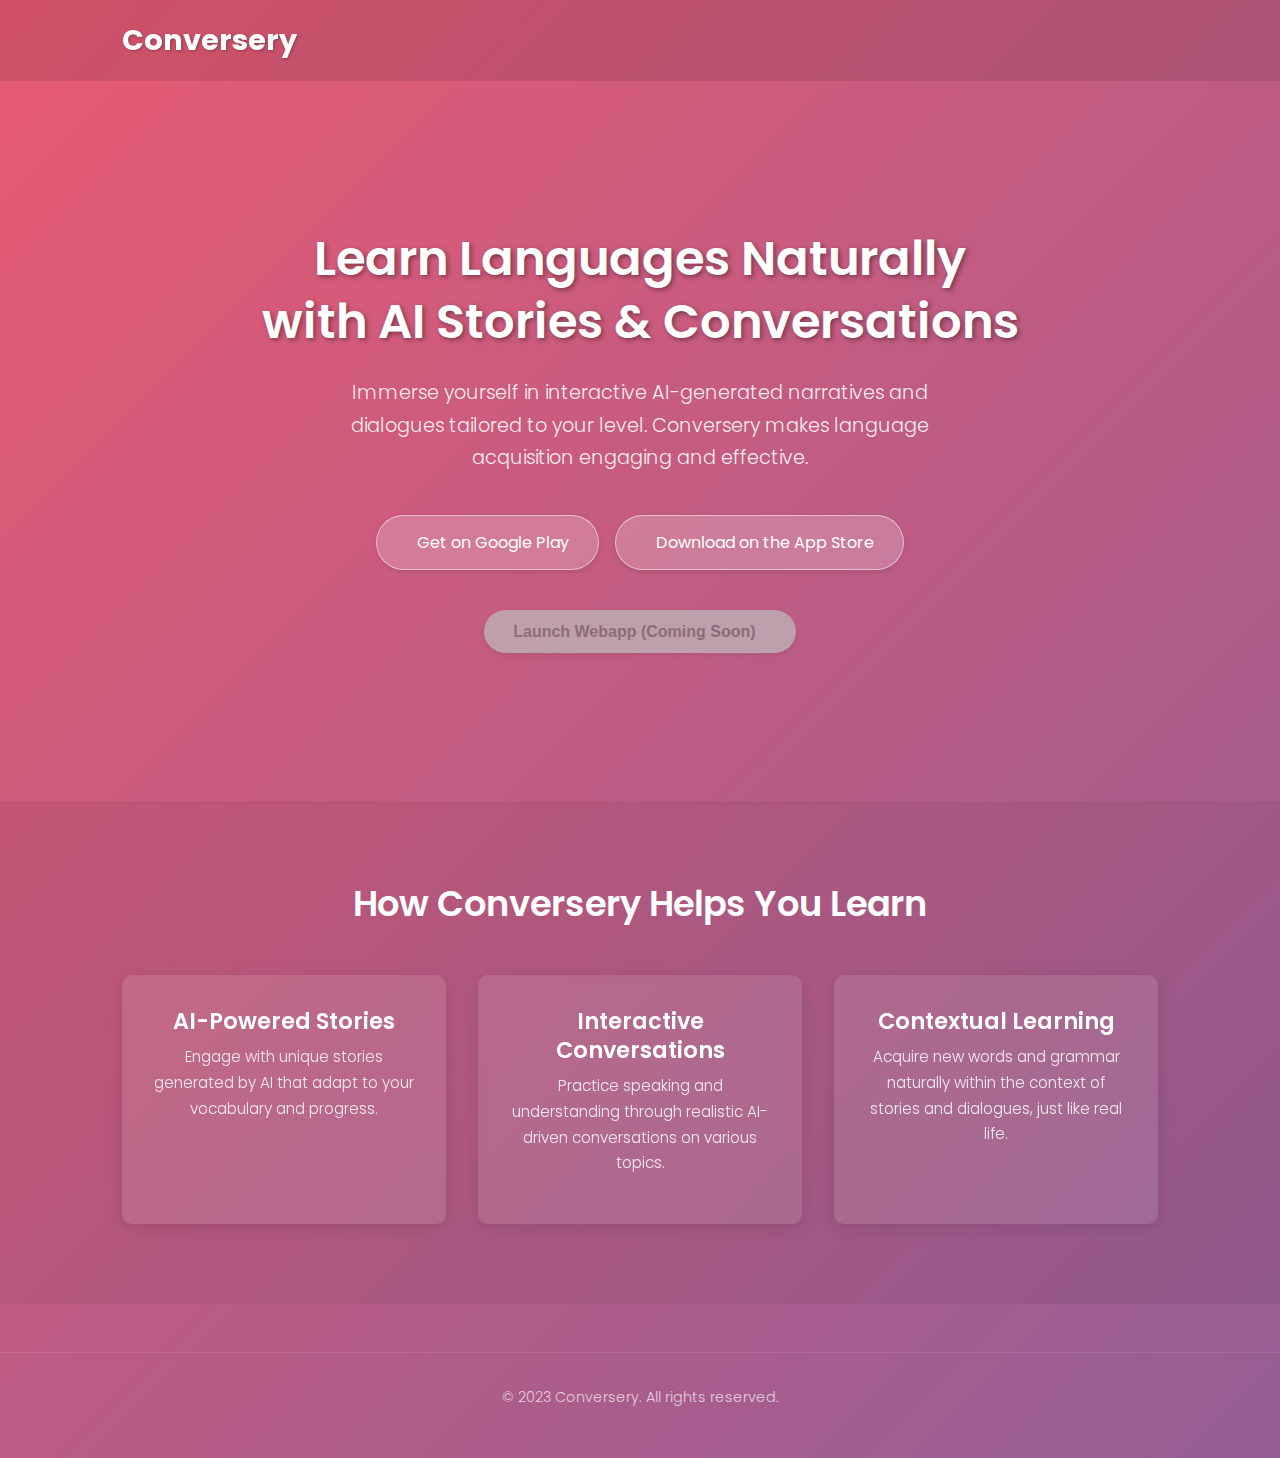
==== index.html @ acac953d "first commit" ====
<!DOCTYPE html>
<html lang="en">
<head>
    <meta charset="UTF-8">
    <meta name="viewport" content="width=device-width, initial-scale=1.0">
    <title>Conversery - AI Language Learning</title>
    <link rel="stylesheet" href="style.css">
    <!-- Link to Font Awesome for Icons -->
    <link rel="stylesheet" href="https://cdnjs.cloudflare.com/ajax/libs/font-awesome/6.4.0/css/all.min.css" integrity="sha512-iecdLmaskl7CVkqkXNQ/ZH/XLlvWZOJyj7Yy7tcenmpD1ypASozpmT/E0iPtmFIB46ZmdtAc9eNBvH0H/ZpiBw==" crossorigin="anonymous" referrerpolicy="no-referrer" />
    <!-- Link to Google Fonts (Example: Poppins) -->
    <link rel="preconnect" href="https://fonts.googleapis.com">
    <link rel="preconnect" href="https://fonts.gstatic.com" crossorigin>
    <link href="https://fonts.googleapis.com/css2?family=Poppins:wght@300;400;600;700&display=swap" rel="stylesheet">
</head>
<body>

    <header>
        <nav class="container">
            <div class="logo">Conversery</div>
            <!-- Future Nav Links Here -->
        </nav>
    </header>

    <main>
        <section id="hero">
            <div class="container hero-content">
                <h1>Learn Languages Naturally <br>with AI Stories & Conversations</h1>
                <p>Immerse yourself in interactive AI-generated narratives and dialogues tailored to your level. Conversery makes language acquisition engaging and effective.</p>
                <div class="cta-buttons">
                    <a href="https://play.google.com/store/apps/" target="_blank" class="store-button">
                        <i class="fab fa-google-play"></i> Get on Google Play
                    </a>
                    <a href="https://www.apple.com/app-store/" target="_blank" class="store-button">
                        <i class="fab fa-apple"></i> Download on the App Store
                    </a>
                </div>
                <button class="webapp-button" disabled>
                    Launch Webapp (Coming Soon) <i class="fas fa-rocket"></i>
                </button>
            </div>
        </section>

        <section id="features">
            <div class="container">
                <h2>How Conversery Helps You Learn</h2>
                <div class="features-grid">
                    <div class="feature-item">
                        <i class="fas fa-robot"></i>
                        <h3>AI-Powered Stories</h3>
                        <p>Engage with unique stories generated by AI that adapt to your vocabulary and progress.</p>
                    </div>
                    <div class="feature-item">
                        <i class="fas fa-comments"></i>
                        <h3>Interactive Conversations</h3>
                        <p>Practice speaking and understanding through realistic AI-driven conversations on various topics.</p>
                    </div>
                    <div class="feature-item">
                        <i class="fas fa-brain"></i>
                        <h3>Contextual Learning</h3>
                        <p>Acquire new words and grammar naturally within the context of stories and dialogues, just like real life.</p>
                    </div>
                </div>
            </div>
        </section>

    </main>

    <footer>
        <div class="container">
            <p>© 2023 Conversery. All rights reserved.</p>
            <!-- Add social media links if desired -->
        </div>
    </footer>

    <script src="script.js"></script>
</body>
</html>
---- style.css ----
/* --- Reset & Basic Styles --- */
* {
    margin: 0;
    padding: 0;
    box-sizing: border-box;
}

body {
    font-family: 'Poppins', sans-serif;
    line-height: 1.7;
    color: #f4f4f4; /* Light text for contrast against gradient */
    /* --- The Gradient Background --- */
    background: linear-gradient(135deg, #e85a71, #4062bb); /* Pinkish-Red to Dark Blue */
    background-size: 200% 200%; /* Make gradient larger for smoother animation */
    animation: gradient-animation 15s ease infinite;
    overflow-x: hidden; /* Prevent horizontal scrollbar */
}

@keyframes gradient-animation {
    0% { background-position: 0% 50%; }
    50% { background-position: 100% 50%; }
    100% { background-position: 0% 50%; }
}

.container {
    max-width: 1100px;
    margin: 0 auto;
    padding: 0 2rem;
}

h1, h2, h3 {
    margin-bottom: 1rem;
    font-weight: 600;
    line-height: 1.3;
}

p {
    margin-bottom: 1rem;
    font-weight: 300;
}

a {
    text-decoration: none;
    color: inherit;
}

img {
    max-width: 100%;
}

/* --- Header --- */
header {
    background: rgba(0, 0, 0, 0.1); /* Subtle transparent background */
    padding: 1rem 0;
    position: sticky; /* Make header stick */
    top: 0;
    z-index: 100;
    backdrop-filter: blur(5px); /* Frosted glass effect */
}

header nav {
    display: flex;
    justify-content: space-between;
    align-items: center;
}

.logo {
    font-size: 1.8rem;
    font-weight: 700;
    color: #fff;
    text-shadow: 1px 1px 3px rgba(0,0,0,0.3);
}

/* --- Hero Section --- */
#hero {
    min-height: 80vh; /* Adjust height as needed */
    display: flex;
    align-items: center;
    justify-content: center;
    text-align: center;
    padding: 4rem 0;
}

.hero-content h1 {
    font-size: 3rem; /* Larger heading */
    color: #fff;
    text-shadow: 2px 2px 5px rgba(0,0,0,0.4);
    margin-bottom: 1.5rem;
}

.hero-content p {
    font-size: 1.2rem;
    max-width: 650px; /* Limit width of paragraph */
    margin: 0 auto 2.5rem auto; /* Center paragraph */
    color: rgba(255, 255, 255, 0.9);
}

/* --- Call to Action Buttons --- */
.cta-buttons {
    display: flex;
    justify-content: center;
    gap: 1rem; /* Space between buttons */
    margin-bottom: 1.5rem;
    flex-wrap: wrap; /* Allow buttons to wrap on smaller screens */
}

.store-button {
    background-color: rgba(255, 255, 255, 0.2);
    color: #fff;
    padding: 0.8rem 1.8rem;
    border: 1px solid rgba(255, 255, 255, 0.5);
    border-radius: 30px; /* Rounded corners */
    font-size: 1rem;
    font-weight: 400;
    display: inline-flex; /* Align icon and text */
    align-items: center;
    transition: all 0.3s ease;
    box-shadow: 0 2px 5px rgba(0,0,0,0.1);
}

.store-button i {
    margin-right: 0.7rem;
    font-size: 1.3rem; /* Make icons slightly larger */
}

.store-button:hover {
    background-color: rgba(255, 255, 255, 0.3);
    transform: translateY(-3px); /* Slight lift effect */
    box-shadow: 0 4px 8px rgba(0,0,0,0.2);
}

.webapp-button {
    background-color: #f4f4f4;
    color: #4062bb; /* Use one of the theme colors */
    padding: 0.8rem 1.8rem;
    border: none;
    border-radius: 30px;
    font-size: 1rem;
    font-weight: 600;
    cursor: pointer;
    transition: all 0.3s ease;
    display: inline-flex;
    align-items: center;
    margin-top: 1rem; /* Space from store buttons */
    box-shadow: 0 2px 5px rgba(0,0,0,0.1);
}

.webapp-button i {
    margin-left: 0.7rem;
}

.webapp-button:disabled {
    background-color: #bdbdbd;
    color: #757575;
    cursor: not-allowed;
    opacity: 0.7;
}

.webapp-button:disabled:hover {
    transform: none;
    box-shadow: 0 2px 5px rgba(0,0,0,0.1);
}

.webapp-button:not(:disabled):hover {
     background-color: #e0e0e0;
     transform: translateY(-3px);
     box-shadow: 0 4px 8px rgba(0,0,0,0.2);
}


/* --- Features Section --- */
#features {
    padding: 5rem 0;
    background-color: rgba(0, 0, 0, 0.05); /* Very subtle contrast */
}

#features h2 {
    text-align: center;
    font-size: 2.2rem;
    color: #fff;
    margin-bottom: 3rem;
}

.features-grid {
    display: grid;
    grid-template-columns: repeat(auto-fit, minmax(250px, 1fr)); /* Responsive grid */
    gap: 2rem;
}

.feature-item {
    background: rgba(255, 255, 255, 0.1); /* Semi-transparent card background */
    padding: 2rem;
    border-radius: 10px;
    text-align: center;
    backdrop-filter: blur(5px); /* Glass effect */
    box-shadow: 0 4px 15px rgba(0, 0, 0, 0.1);
    transition: transform 0.3s ease;
}

.feature-item:hover {
    transform: translateY(-5px); /* Lift effect on hover */
}

.feature-item i {
    font-size: 3rem;
    margin-bottom: 1rem;
    /* Use the pinkish-red as accent */
    color: #e85a71;
    /* Or use white: color: #fff; */
}

.feature-item h3 {
    font-size: 1.4rem;
    margin-bottom: 0.5rem;
    color: #fff;
}

.feature-item p {
    font-size: 0.95rem;
    color: rgba(255, 255, 255, 0.85);
}

/* --- Footer --- */
footer {
    text-align: center;
    padding: 2rem 0;
    margin-top: 3rem;
    font-size: 0.9rem;
    color: rgba(255, 255, 255, 0.7);
    border-top: 1px solid rgba(255, 255, 255, 0.1);
}

/* --- Responsiveness --- */
@media (max-width: 768px) {
    .hero-content h1 {
        font-size: 2.5rem;
    }

    .hero-content p {
        font-size: 1.1rem;
    }

    .cta-buttons {
        flex-direction: column; /* Stack buttons vertically */
        align-items: center; /* Center stacked buttons */
        gap: 1rem;
    }

    .store-button {
        width: 80%; /* Make buttons wider */
        max-width: 300px;
        justify-content: center; /* Center text/icon inside */
    }

    #features {
        padding: 3rem 0;
    }
}

@media (max-width: 480px) {
    .hero-content h1 {
        font-size: 2rem;
    }
     .hero-content p {
        font-size: 1rem;
    }

    .logo {
        font-size: 1.5rem;
    }
     .store-button, .webapp-button {
        font-size: 0.9rem;
        padding: 0.7rem 1.5rem;
     }

     .feature-item {
        padding: 1.5rem;
     }
}
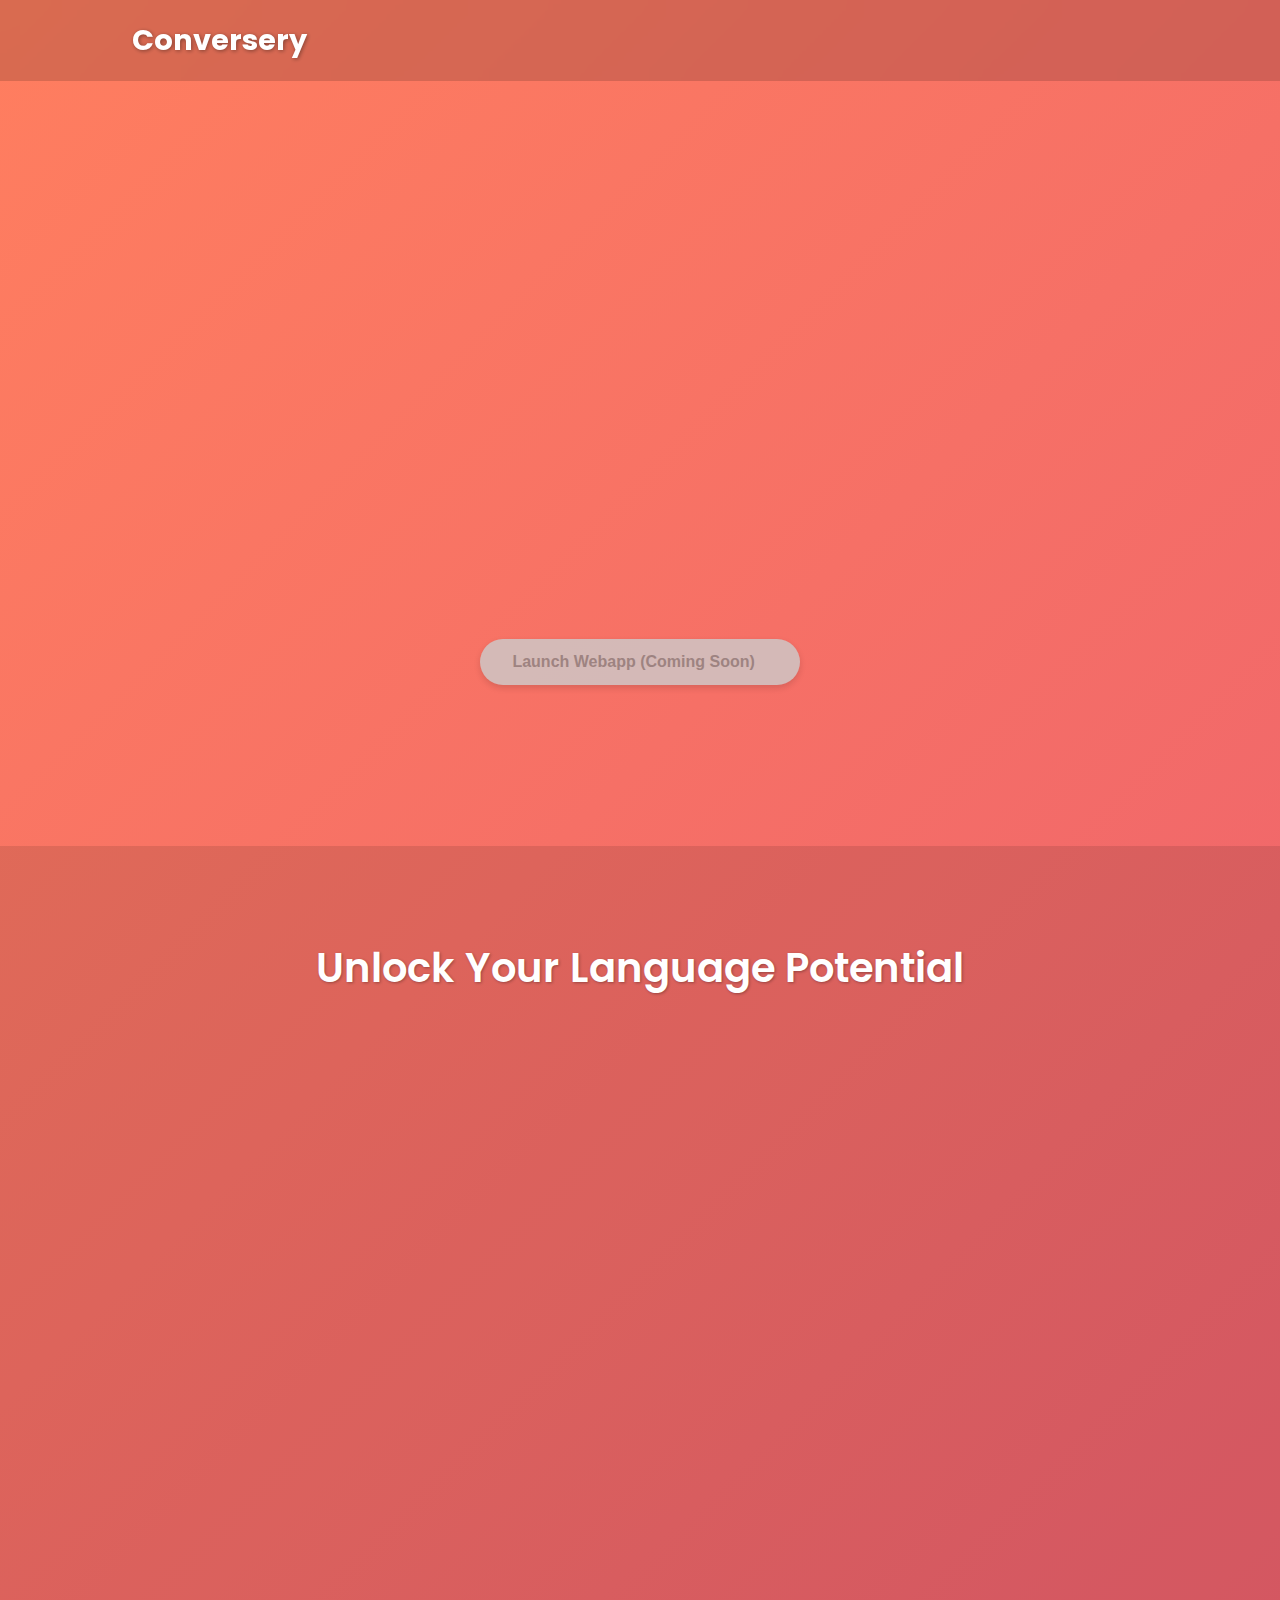
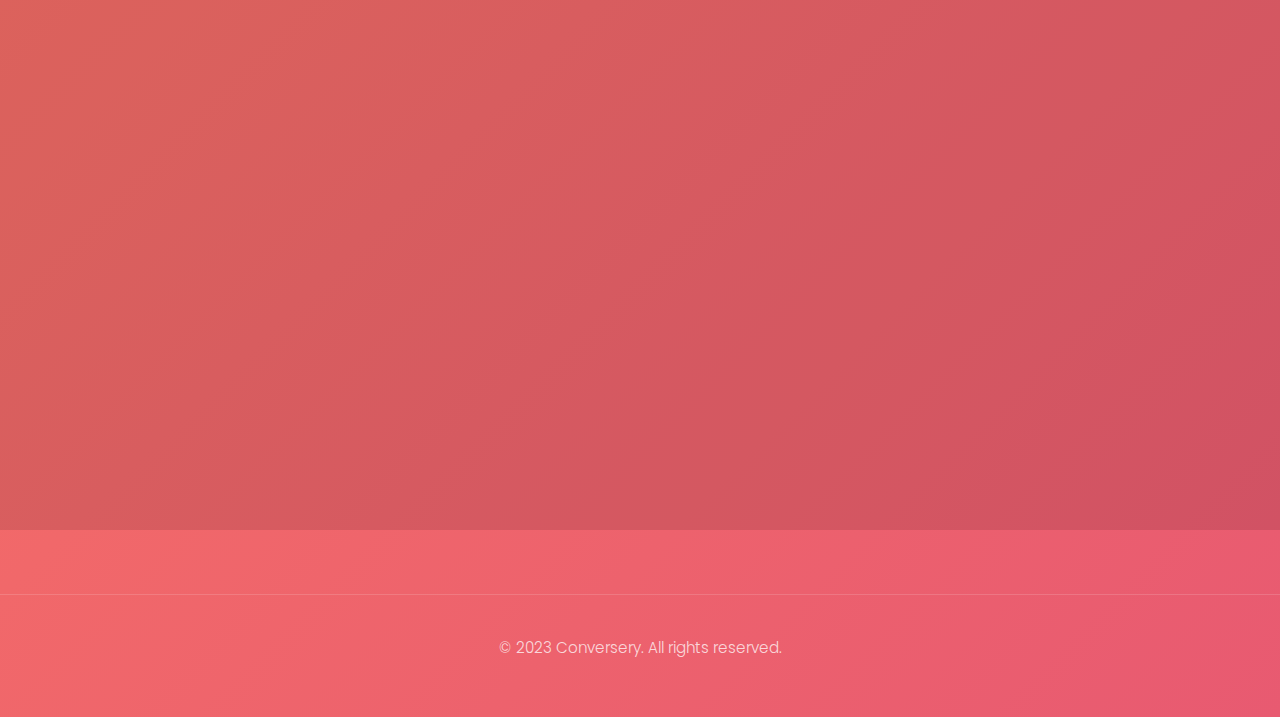
==== commit ce44374d: "added more details about the app feature" ====
--- a/index.html
+++ b/index.html
@@ -16,7 +16,9 @@
 
     <header>
         <nav class="container">
-            <div class="logo">Conversery</div>
+            <div class="logo">
+                <i class="fas fa-feather-alt logo-icon"></i> Conversery
+            </div>
             <!-- Future Nav Links Here -->
         </nav>
     </header>
@@ -24,9 +26,9 @@
     <main>
         <section id="hero">
             <div class="container hero-content">
-                <h1>Learn Languages Naturally <br>with AI Stories & Conversations</h1>
-                <p>Immerse yourself in interactive AI-generated narratives and dialogues tailored to your level. Conversery makes language acquisition engaging and effective.</p>
-                <div class="cta-buttons">
+                <h1 class="animate-hero-h1">Learn Languages Naturally <br>with AI Stories & Conversations</h1>
+                <p class="animate-hero-p">Immerse yourself in interactive AI-generated narratives, dialogues, quizzes, and custom learning paths. Conversery makes language acquisition engaging, rewarding, and effective.</p>
+                <div class="cta-buttons animate-hero-p" style="animation-delay: 0.4s;"> <!-- Added delay -->
                     <a href="https://play.google.com/store/apps/" target="_blank" class="store-button">
                         <i class="fab fa-google-play"></i> Get on Google Play
                     </a>
@@ -34,31 +36,57 @@
                         <i class="fab fa-apple"></i> Download on the App Store
                     </a>
                 </div>
-                <button class="webapp-button" disabled>
+                <button class="webapp-button animate-hero-p" style="animation-delay: 0.6s;" disabled> <!-- Added delay -->
                     Launch Webapp (Coming Soon) <i class="fas fa-rocket"></i>
                 </button>
             </div>
+            <!-- Optional: Add a subtle graphic element here -->
+            <!-- <img src="images/hero-graphic.svg" alt="" class="hero-graphic"> -->
         </section>
 
         <section id="features">
             <div class="container">
-                <h2>How Conversery Helps You Learn</h2>
+                <h2>Unlock Your Language Potential</h2>
                 <div class="features-grid">
-                    <div class="feature-item">
+                    <!-- Existing Features -->
+                    <div class="feature-item animate-feature">
                         <i class="fas fa-robot"></i>
                         <h3>AI-Powered Stories</h3>
                         <p>Engage with unique stories generated by AI that adapt to your vocabulary and progress.</p>
                     </div>
-                    <div class="feature-item">
+                    <div class="feature-item animate-feature">
                         <i class="fas fa-comments"></i>
                         <h3>Interactive Conversations</h3>
                         <p>Practice speaking and understanding through realistic AI-driven conversations on various topics.</p>
                     </div>
-                    <div class="feature-item">
+                    <div class="feature-item animate-feature">
                         <i class="fas fa-brain"></i>
                         <h3>Contextual Learning</h3>
                         <p>Acquire new words and grammar naturally within the context of stories and dialogues, just like real life.</p>
                     </div>
+
+                    <!-- New Features -->
+                    <div class="feature-item animate-feature">
+                        <i class="fas fa-tasks"></i> {/* Changed from question-circle for better visual */}
+                        <h3>Engaging Quiz Lessons</h3>
+                        <p>Test your understanding and reinforce learning with interactive quizzes integrated into lessons.</p>
+                    </div>
+                    <div class="feature-item animate-feature">
+                        <i class="fas fa-map-signs"></i> {/* Represents custom paths */}
+                        <h3>Custom Learning Paths</h3>
+                        <p>Tailor your learning journey based on your goals, interests, and current proficiency level.</p>
+                    </div>
+                    <div class="feature-item animate-feature">
+                        <i class="fas fa-star"></i> {/* Changed from trophy for simplicity */}
+                        <h3>Motivational Rewards</h3>
+                        <p>Earn points, badges, and unlock achievements as you reach milestones in your language learning.</p>
+                    </div>
+                     <div class="feature-item animate-feature">
+                        <i class="fas fa-fire"></i>
+                        <h3>Build Your Streak</h3>
+                        <p>Stay motivated by maintaining daily learning streaks and watch your consistency pay off.</p>
+                    </div>
+
                 </div>
             </div>
         </section>
--- a/style.css
+++ b/style.css
@@ -8,11 +8,11 @@
 body {
     font-family: 'Poppins', sans-serif;
     line-height: 1.7;
-    color: #f4f4f4; /* Light text for contrast against gradient */
-    /* --- The Gradient Background --- */
-    background: linear-gradient(135deg, #e85a71, #4062bb); /* Pinkish-Red to Dark Blue */
-    background-size: 200% 200%; /* Make gradient larger for smoother animation */
-    animation: gradient-animation 15s ease infinite;
+    color: #f4f4f4;
+    /* --- More Colorful Gradient Background --- */
+    background: linear-gradient(135deg, #ff7e5f, #e85a71, #8e44ad, #4062bb); /* Coral -> Pinkish-Red -> Purple -> Dark Blue */
+    background-size: 300% 300%; /* Larger size for smoother multi-color transition */
+    animation: gradient-animation 20s ease infinite; /* Slightly longer duration */
     overflow-x: hidden; /* Prevent horizontal scrollbar */
 }
 
@@ -50,12 +50,12 @@
 
 /* --- Header --- */
 header {
-    background: rgba(0, 0, 0, 0.1); /* Subtle transparent background */
+    background: rgba(0, 0, 0, 0.15); /* Slightly darker tint */
     padding: 1rem 0;
-    position: sticky; /* Make header stick */
+    position: sticky;
     top: 0;
     z-index: 100;
-    backdrop-filter: blur(5px); /* Frosted glass effect */
+    backdrop-filter: blur(8px); /* Stronger blur */
 }
 
 header nav {
@@ -68,71 +68,111 @@
     font-size: 1.8rem;
     font-weight: 700;
     color: #fff;
-    text-shadow: 1px 1px 3px rgba(0,0,0,0.3);
-}
+    text-shadow: 1px 1px 4px rgba(0,0,0,0.4);
+    display: flex; /* Align icon and text */
+    align-items: center;
+}
+
+.logo-icon {
+    margin-right: 0.6rem;
+    font-size: 1.5rem; /* Slightly smaller than text */
+    opacity: 0.9;
+    /* Optional: Add a subtle color */
+    /* color: #ffcc80; */
+}
+
 
 /* --- Hero Section --- */
 #hero {
-    min-height: 80vh; /* Adjust height as needed */
+    min-height: 85vh; /* Slightly more height */
     display: flex;
     align-items: center;
     justify-content: center;
     text-align: center;
-    padding: 4rem 0;
+    padding: 5rem 0;
+    position: relative; /* For potential future graphic positioning */
 }
 
 .hero-content h1 {
-    font-size: 3rem; /* Larger heading */
-    color: #fff;
-    text-shadow: 2px 2px 5px rgba(0,0,0,0.4);
+    font-size: 3.2rem; /* Slightly larger */
+    color: #fff;
+    text-shadow: 2px 2px 6px rgba(0,0,0,0.5);
     margin-bottom: 1.5rem;
 }
 
 .hero-content p {
-    font-size: 1.2rem;
-    max-width: 650px; /* Limit width of paragraph */
-    margin: 0 auto 2.5rem auto; /* Center paragraph */
-    color: rgba(255, 255, 255, 0.9);
+    font-size: 1.25rem; /* Slightly larger */
+    max-width: 700px;
+    margin: 0 auto 2.5rem auto;
+    color: rgba(255, 255, 255, 0.95); /* Brighter text */
+}
+
+/* --- Hero Animations --- */
+@keyframes fadeIn {
+    from { opacity: 0; }
+    to { opacity: 1; }
+}
+
+@keyframes fadeInUp {
+    from {
+        opacity: 0;
+        transform: translateY(20px);
+    }
+    to {
+        opacity: 1;
+        transform: translateY(0);
+    }
+}
+
+.animate-hero-h1 {
+    animation: fadeInUp 0.8s ease-out forwards; /* forwards keeps the end state */
+    opacity: 0; /* Start hidden */
+}
+
+.animate-hero-p {
+    animation: fadeInUp 0.8s ease-out forwards;
+    opacity: 0; /* Start hidden */
+    animation-delay: 0.2s; /* Stagger the paragraph animation */
 }
 
 /* --- Call to Action Buttons --- */
 .cta-buttons {
     display: flex;
     justify-content: center;
-    gap: 1rem; /* Space between buttons */
+    gap: 1.2rem; /* More space */
     margin-bottom: 1.5rem;
-    flex-wrap: wrap; /* Allow buttons to wrap on smaller screens */
+    flex-wrap: wrap;
 }
 
 .store-button {
-    background-color: rgba(255, 255, 255, 0.2);
-    color: #fff;
-    padding: 0.8rem 1.8rem;
-    border: 1px solid rgba(255, 255, 255, 0.5);
-    border-radius: 30px; /* Rounded corners */
+    background-color: rgba(255, 255, 255, 0.25); /* Slightly more opaque */
+    color: #fff;
+    padding: 0.9rem 2rem; /* Slightly larger */
+    border: 1px solid rgba(255, 255, 255, 0.6);
+    border-radius: 30px;
     font-size: 1rem;
-    font-weight: 400;
-    display: inline-flex; /* Align icon and text */
+    font-weight: 500; /* Medium weight */
+    display: inline-flex;
     align-items: center;
     transition: all 0.3s ease;
-    box-shadow: 0 2px 5px rgba(0,0,0,0.1);
+    box-shadow: 0 3px 6px rgba(0,0,0,0.15);
 }
 
 .store-button i {
-    margin-right: 0.7rem;
-    font-size: 1.3rem; /* Make icons slightly larger */
+    margin-right: 0.8rem;
+    font-size: 1.4rem;
 }
 
 .store-button:hover {
-    background-color: rgba(255, 255, 255, 0.3);
-    transform: translateY(-3px); /* Slight lift effect */
-    box-shadow: 0 4px 8px rgba(0,0,0,0.2);
+    background-color: rgba(255, 255, 255, 0.4);
+    transform: translateY(-4px); /* More lift */
+    box-shadow: 0 6px 12px rgba(0,0,0,0.2);
 }
 
 .webapp-button {
     background-color: #f4f4f4;
-    color: #4062bb; /* Use one of the theme colors */
-    padding: 0.8rem 1.8rem;
+    color: #8e44ad; /* Match one of the gradient colors */
+    padding: 0.9rem 2rem;
     border: none;
     border-radius: 30px;
     font-size: 1rem;
@@ -141,139 +181,199 @@
     transition: all 0.3s ease;
     display: inline-flex;
     align-items: center;
-    margin-top: 1rem; /* Space from store buttons */
-    box-shadow: 0 2px 5px rgba(0,0,0,0.1);
+    margin-top: 1rem;
+    box-shadow: 0 3px 6px rgba(0,0,0,0.15);
 }
 
 .webapp-button i {
-    margin-left: 0.7rem;
+    margin-left: 0.8rem;
 }
 
 .webapp-button:disabled {
-    background-color: #bdbdbd;
-    color: #757575;
+    background-color: #cccccc;
+    color: #888888;
     cursor: not-allowed;
-    opacity: 0.7;
-}
-
+    opacity: 0.8;
+}
 .webapp-button:disabled:hover {
     transform: none;
-    box-shadow: 0 2px 5px rgba(0,0,0,0.1);
+    box-shadow: 0 3px 6px rgba(0,0,0,0.15);
 }
 
 .webapp-button:not(:disabled):hover {
-     background-color: #e0e0e0;
-     transform: translateY(-3px);
-     box-shadow: 0 4px 8px rgba(0,0,0,0.2);
+     background-color: #ffffff; /* Brighter hover */
+     transform: translateY(-4px);
+     box-shadow: 0 6px 12px rgba(0,0,0,0.2);
 }
 
 
 /* --- Features Section --- */
 #features {
-    padding: 5rem 0;
-    background-color: rgba(0, 0, 0, 0.05); /* Very subtle contrast */
+    padding: 6rem 0; /* More padding */
+    background-color: rgba(0, 0, 0, 0.1); /* Slightly darker contrast */
 }
 
 #features h2 {
     text-align: center;
-    font-size: 2.2rem;
-    color: #fff;
-    margin-bottom: 3rem;
+    font-size: 2.5rem; /* Larger heading */
+    color: #fff;
+    margin-bottom: 4rem; /* More space */
+    text-shadow: 1px 1px 3px rgba(0,0,0,0.3);
 }
 
 .features-grid {
     display: grid;
-    grid-template-columns: repeat(auto-fit, minmax(250px, 1fr)); /* Responsive grid */
-    gap: 2rem;
+    /* Adjust minmax for 4 columns potentially on wider screens */
+    grid-template-columns: repeat(auto-fit, minmax(260px, 1fr));
+    gap: 2.5rem; /* More gap */
 }
 
 .feature-item {
-    background: rgba(255, 255, 255, 0.1); /* Semi-transparent card background */
-    padding: 2rem;
-    border-radius: 10px;
+    background: rgba(255, 255, 255, 0.12); /* Slightly more opaque card */
+    padding: 2.5rem 2rem; /* More padding */
+    border-radius: 12px; /* More rounded */
     text-align: center;
-    backdrop-filter: blur(5px); /* Glass effect */
-    box-shadow: 0 4px 15px rgba(0, 0, 0, 0.1);
+    backdrop-filter: blur(10px); /* Stronger glass effect */
+    box-shadow: 0 5px 20px rgba(0, 0, 0, 0.15);
+    transition: transform 0.4s ease, box-shadow 0.4s ease;
+    border: 1px solid rgba(255, 255, 255, 0.1); /* Subtle border */
+}
+
+/* --- Feature Item Scroll Animation --- */
+.animate-feature {
+    opacity: 0;
+    transform: translateY(30px); /* Start slightly lower */
+    transition: opacity 0.6s ease-out, transform 0.6s ease-out;
+}
+
+.animate-feature.visible {
+    opacity: 1;
+    transform: translateY(0);
+}
+/* Staggering (optional, handled better by Intersection Observer delay if needed) */
+/* .animate-feature:nth-child(2) { transition-delay: 0.1s; }
+.animate-feature:nth-child(3) { transition-delay: 0.2s; }
+.animate-feature:nth-child(4) { transition-delay: 0.3s; } */
+
+
+.feature-item:hover {
+    transform: translateY(-8px); /* More lift on hover */
+    box-shadow: 0 8px 25px rgba(0, 0, 0, 0.2);
+}
+
+.feature-item i {
+    font-size: 3.2rem; /* Larger icon */
+    margin-bottom: 1.5rem;
+    /* Cycle through gradient colors for icons */
+    color: #ff7e5f; /* Coral/Orange */
+    text-shadow: 0 0 15px rgba(255, 126, 95, 0.5); /* Add glow */
     transition: transform 0.3s ease;
 }
-
-.feature-item:hover {
-    transform: translateY(-5px); /* Lift effect on hover */
-}
-
-.feature-item i {
-    font-size: 3rem;
-    margin-bottom: 1rem;
-    /* Use the pinkish-red as accent */
-    color: #e85a71;
-    /* Or use white: color: #fff; */
-}
+.feature-item:nth-child(2) i { color: #e85a71; text-shadow: 0 0 15px rgba(232, 90, 113, 0.5); } /* Pinkish Red */
+.feature-item:nth-child(3) i { color: #8e44ad; text-shadow: 0 0 15px rgba(142, 68, 173, 0.5); } /* Purple */
+.feature-item:nth-child(4) i { color: #4a90e2; text-shadow: 0 0 15px rgba(74, 144, 226, 0.5); } /* Brighter Blue */
+.feature-item:nth-child(5) i { color: #f5a623; text-shadow: 0 0 15px rgba(245, 166, 35, 0.5); } /* Gold/Yellow for Custom */
+.feature-item:nth-child(6) i { color: #ffd700; text-shadow: 0 0 15px rgba(255, 215, 0, 0.6); } /* Gold for Rewards */
+.feature-item:nth-child(7) i { color: #ff4500; text-shadow: 0 0 15px rgba(255, 69, 0, 0.6); } /* OrangeRed for Fire/Streak */
+
+.feature-item:hover i {
+    transform: scale(1.1) rotate(-5deg); /* Slight scale and rotation on hover */
+}
+
 
 .feature-item h3 {
-    font-size: 1.4rem;
-    margin-bottom: 0.5rem;
+    font-size: 1.5rem; /* Slightly larger */
+    margin-bottom: 0.8rem;
     color: #fff;
 }
 
 .feature-item p {
-    font-size: 0.95rem;
-    color: rgba(255, 255, 255, 0.85);
+    font-size: 0.98rem; /* Slightly larger */
+    color: rgba(255, 255, 255, 0.9);
 }
 
 /* --- Footer --- */
 footer {
     text-align: center;
-    padding: 2rem 0;
-    margin-top: 3rem;
-    font-size: 0.9rem;
-    color: rgba(255, 255, 255, 0.7);
-    border-top: 1px solid rgba(255, 255, 255, 0.1);
+    padding: 2.5rem 0;
+    margin-top: 4rem;
+    font-size: 0.95rem;
+    color: rgba(255, 255, 255, 0.75);
+    border-top: 1px solid rgba(255, 255, 255, 0.15);
 }
 
 /* --- Responsiveness --- */
+@media (max-width: 992px) {
+     .features-grid {
+        /* Adjust for 2 columns on medium screens */
+        grid-template-columns: repeat(auto-fit, minmax(280px, 1fr));
+    }
+}
+
 @media (max-width: 768px) {
     .hero-content h1 {
-        font-size: 2.5rem;
-    }
-
+        font-size: 2.8rem;
+    }
     .hero-content p {
-        font-size: 1.1rem;
-    }
-
+        font-size: 1.15rem;
+    }
     .cta-buttons {
-        flex-direction: column; /* Stack buttons vertically */
-        align-items: center; /* Center stacked buttons */
+        flex-direction: column;
+        align-items: center;
         gap: 1rem;
     }
-
-    .store-button {
-        width: 80%; /* Make buttons wider */
-        max-width: 300px;
-        justify-content: center; /* Center text/icon inside */
-    }
-
+    .store-button, .webapp-button {
+        width: 85%;
+        max-width: 320px;
+        justify-content: center;
+        padding: 0.8rem 1.5rem; /* Adjust padding */
+    }
     #features {
-        padding: 3rem 0;
+        padding: 4rem 0;
+    }
+     #features h2 {
+        font-size: 2.2rem;
+        margin-bottom: 3rem;
+    }
+    .features-grid {
+         /* Ensure single column flow works well */
+        grid-template-columns: 1fr;
+        gap: 1.5rem; /* Reduce gap for single column */
+    }
+    .feature-item {
+        padding: 2rem 1.5rem;
     }
 }
 
 @media (max-width: 480px) {
+    body {
+         /* Adjust gradient animation for smaller screens if needed */
+    }
     .hero-content h1 {
-        font-size: 2rem;
+        font-size: 2.2rem;
     }
      .hero-content p {
-        font-size: 1rem;
-    }
-
+        font-size: 1.05rem;
+    }
     .logo {
-        font-size: 1.5rem;
+        font-size: 1.6rem;
+    }
+    .logo-icon {
+        font-size: 1.3rem;
+        margin-right: 0.5rem;
     }
      .store-button, .webapp-button {
-        font-size: 0.9rem;
-        padding: 0.7rem 1.5rem;
+        font-size: 0.95rem;
+        width: 90%;
+        max-width: 280px;
      }
-
      .feature-item {
-        padding: 1.5rem;
+        padding: 1.8rem 1.2rem;
+     }
+     .feature-item i {
+         font-size: 2.8rem;
+     }
+     .feature-item h3 {
+         font-size: 1.3rem;
      }
 }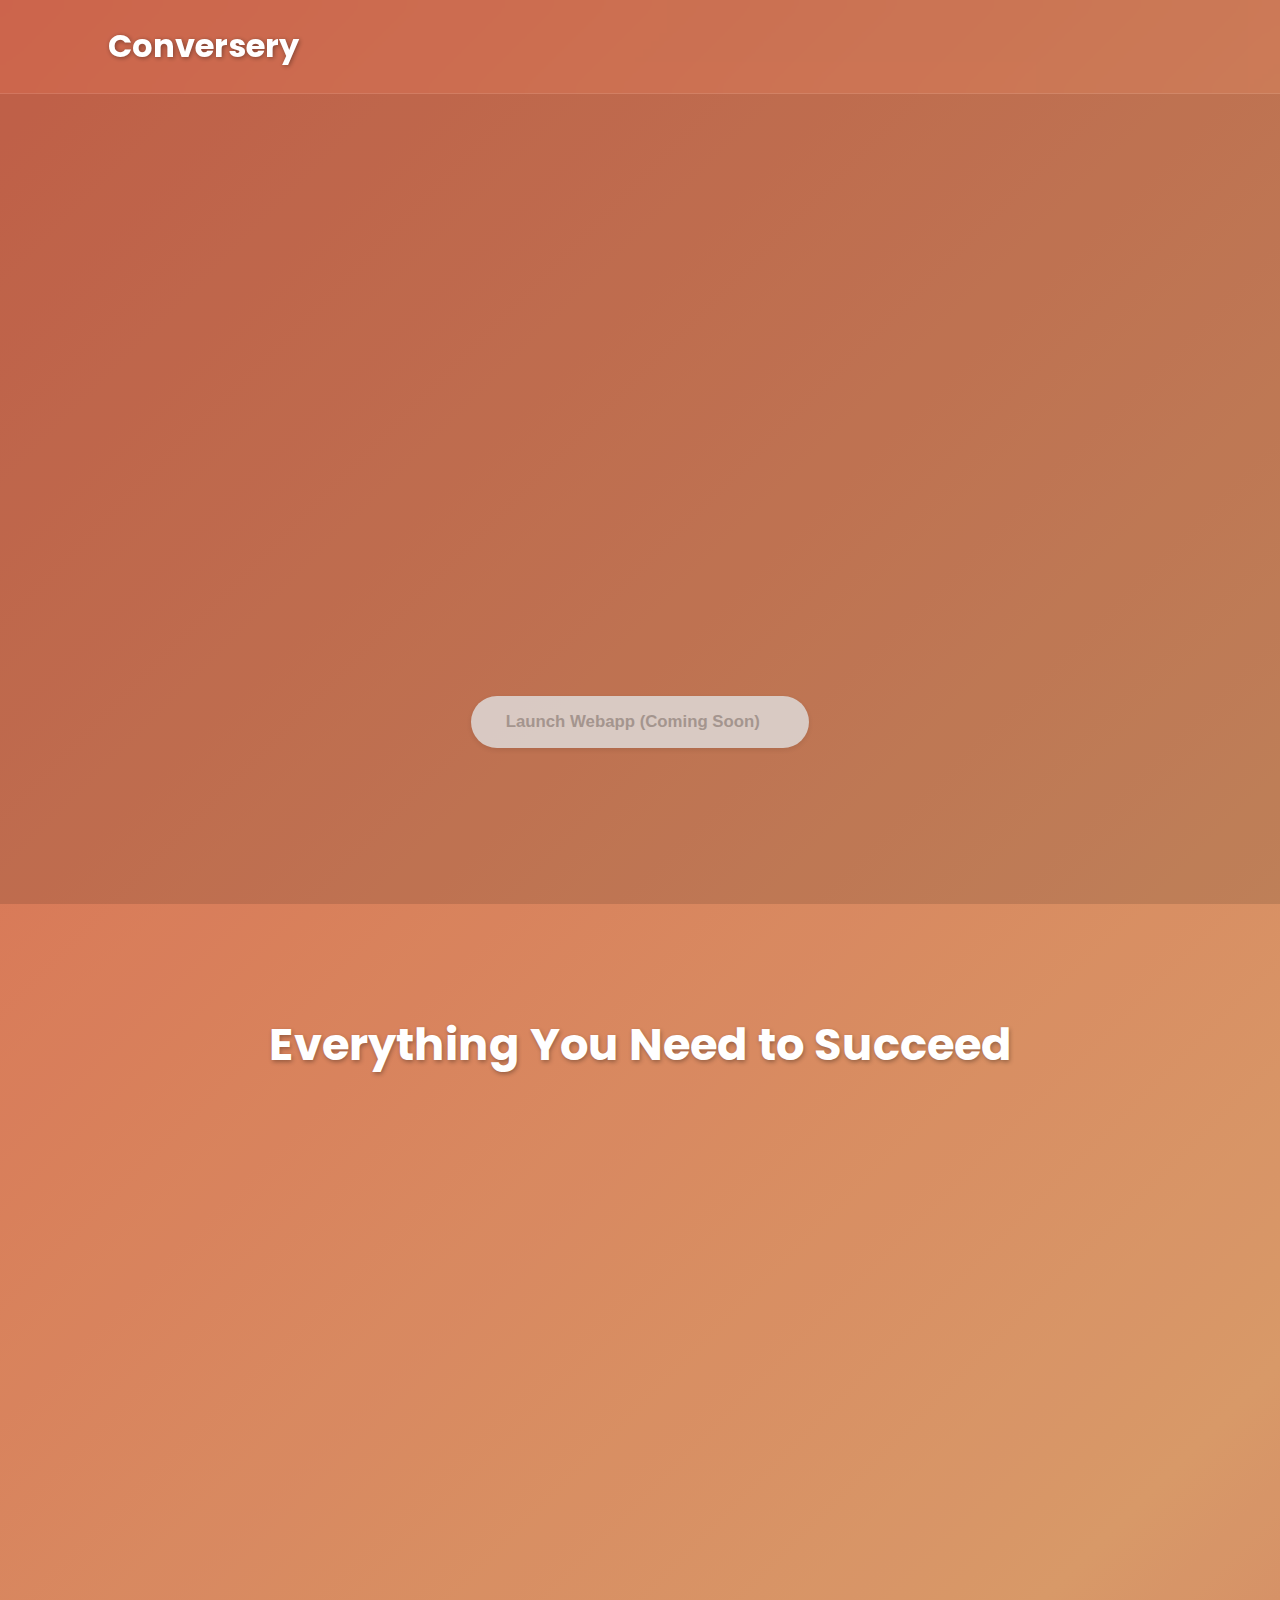
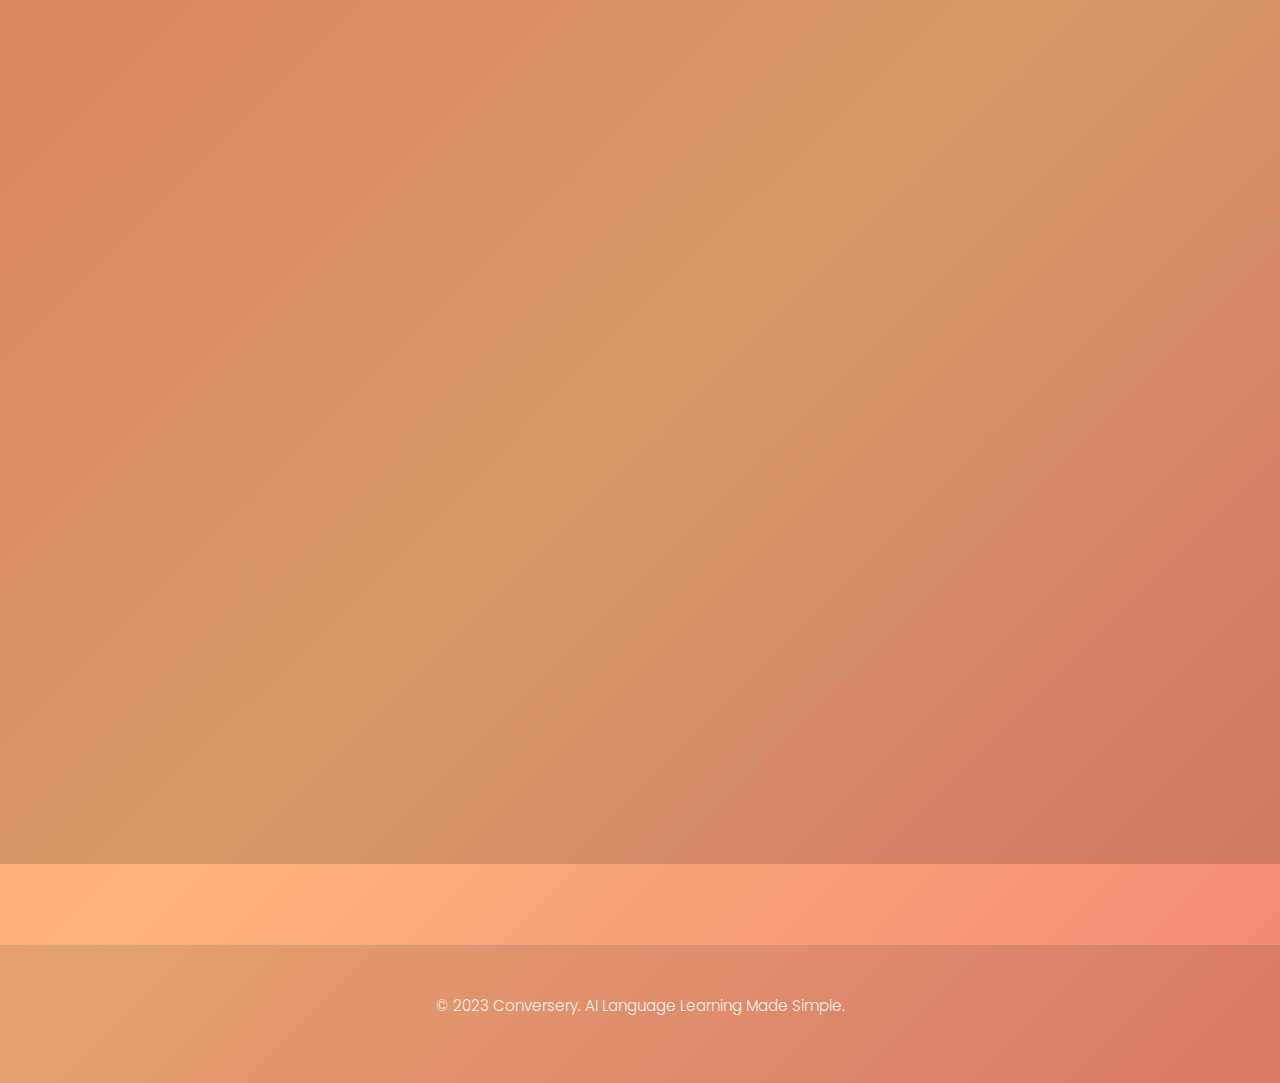
==== commit f1d8bb13: "fix: fixed comment bug on ui and added more animated gradient" ====
--- a/index.html
+++ b/index.html
@@ -3,14 +3,14 @@
 <head>
     <meta charset="UTF-8">
     <meta name="viewport" content="width=device-width, initial-scale=1.0">
-    <title>Conversery - AI Language Learning</title>
+    <title>Conversery - AI Language Learning Reimagined</title> <!-- Slightly enhanced title -->
     <link rel="stylesheet" href="style.css">
     <!-- Link to Font Awesome for Icons -->
-    <link rel="stylesheet" href="https://cdnjs.cloudflare.com/ajax/libs/font-awesome/6.4.0/css/all.min.css" integrity="sha512-iecdLmaskl7CVkqkXNQ/ZH/XLlvWZOJyj7Yy7tcenmpD1ypASozpmT/E0iPtmFIB46ZmdtAc9eNBvH0H/ZpiBw==" crossorigin="anonymous" referrerpolicy="no-referrer" />
-    <!-- Link to Google Fonts (Example: Poppins) -->
+    <link rel="stylesheet" href="https://cdnjs.cloudflare.com/ajax/libs/font-awesome/6.4.2/css/all.min.css" integrity="sha512-z3gLpd7yknf1YoNbCzqRKc4qyor8gaKU1qmn+CShxbuBusANI9QpRohGBreCFkKxLhei6S9CQXFEbbKuqLg0DA==" crossorigin="anonymous" referrerpolicy="no-referrer" />
+    <!-- Link to Google Fonts (Poppins) -->
     <link rel="preconnect" href="https://fonts.googleapis.com">
     <link rel="preconnect" href="https://fonts.gstatic.com" crossorigin>
-    <link href="https://fonts.googleapis.com/css2?family=Poppins:wght@300;400;600;700&display=swap" rel="stylesheet">
+    <link href="https://fonts.googleapis.com/css2?family=Poppins:wght@300;400;500;600;700&display=swap" rel="stylesheet"> <!-- Added 500 weight -->
 </head>
 <body>
 
@@ -19,72 +19,77 @@
             <div class="logo">
                 <i class="fas fa-feather-alt logo-icon"></i> Conversery
             </div>
-            <!-- Future Nav Links Here -->
+            <!-- Future Navigation Links can go here -->
+            <!-- Example: <ul class="nav-links"><li><a href="#features">Features</a></li></ul> -->
         </nav>
     </header>
 
     <main>
         <section id="hero">
+            <div class="hero-overlay"></div> <!-- Added overlay for text contrast -->
             <div class="container hero-content">
-                <h1 class="animate-hero-h1">Learn Languages Naturally <br>with AI Stories & Conversations</h1>
-                <p class="animate-hero-p">Immerse yourself in interactive AI-generated narratives, dialogues, quizzes, and custom learning paths. Conversery makes language acquisition engaging, rewarding, and effective.</p>
-                <div class="cta-buttons animate-hero-p" style="animation-delay: 0.4s;"> <!-- Added delay -->
-                    <a href="https://play.google.com/store/apps/" target="_blank" class="store-button">
+                <h1 class="animate-hero-h1">Master Languages with <br>AI Stories & Conversations</h1> <!-- Refined Heading -->
+                <p class="animate-hero-p">Conversery uses cutting-edge AI to create immersive stories, interactive dialogues, and personalized lessons that make learning feel natural and fun.</p> <!-- Refined Paragraph -->
+                <div class="cta-buttons animate-hero-p" style="animation-delay: 0.4s;">
+                    <a href="https://play.google.com/store/apps/" target="_blank" rel="noopener noreferrer" class="store-button google-play"> <!-- Added specific class -->
                         <i class="fab fa-google-play"></i> Get on Google Play
                     </a>
-                    <a href="https://www.apple.com/app-store/" target="_blank" class="store-button">
+                    <a href="https://www.apple.com/app-store/" target="_blank" rel="noopener noreferrer" class="store-button app-store"> <!-- Added specific class -->
                         <i class="fab fa-apple"></i> Download on the App Store
                     </a>
                 </div>
-                <button class="webapp-button animate-hero-p" style="animation-delay: 0.6s;" disabled> <!-- Added delay -->
+                <button class="webapp-button animate-hero-p" style="animation-delay: 0.6s;" disabled>
                     Launch Webapp (Coming Soon) <i class="fas fa-rocket"></i>
                 </button>
             </div>
-            <!-- Optional: Add a subtle graphic element here -->
-            <!-- <img src="images/hero-graphic.svg" alt="" class="hero-graphic"> -->
+             <!-- Optional subtle graphic element -->
+             <!-- <div class="hero-graphic"></div> -->
         </section>
 
         <section id="features">
             <div class="container">
-                <h2>Unlock Your Language Potential</h2>
+                <h2>Everything You Need to Succeed</h2> <!-- More benefit-oriented heading -->
                 <div class="features-grid">
-                    <!-- Existing Features -->
+                    <!-- Feature Items -->
                     <div class="feature-item animate-feature">
-                        <i class="fas fa-robot"></i>
+                        <div class="feature-icon-wrapper"><i class="fas fa-robot"></i></div>
                         <h3>AI-Powered Stories</h3>
                         <p>Engage with unique stories generated by AI that adapt to your vocabulary and progress.</p>
                     </div>
                     <div class="feature-item animate-feature">
-                        <i class="fas fa-comments"></i>
+                         <div class="feature-icon-wrapper"><i class="fas fa-comments"></i></div>
                         <h3>Interactive Conversations</h3>
                         <p>Practice speaking and understanding through realistic AI-driven conversations on various topics.</p>
                     </div>
                     <div class="feature-item animate-feature">
-                        <i class="fas fa-brain"></i>
+                         <div class="feature-icon-wrapper"><i class="fas fa-brain"></i></div>
                         <h3>Contextual Learning</h3>
-                        <p>Acquire new words and grammar naturally within the context of stories and dialogues, just like real life.</p>
+                        <p>Acquire new words and grammar naturally within the context of stories and dialogues.</p>
                     </div>
-
-                    <!-- New Features -->
                     <div class="feature-item animate-feature">
-                        <i class="fas fa-tasks"></i> {/* Changed from question-circle for better visual */}
+                         <div class="feature-icon-wrapper"><i class="fas fa-tasks"></i></div>
                         <h3>Engaging Quiz Lessons</h3>
                         <p>Test your understanding and reinforce learning with interactive quizzes integrated into lessons.</p>
                     </div>
                     <div class="feature-item animate-feature">
-                        <i class="fas fa-map-signs"></i> {/* Represents custom paths */}
+                         <div class="feature-icon-wrapper"><i class="fas fa-map-signs"></i></div>
                         <h3>Custom Learning Paths</h3>
                         <p>Tailor your learning journey based on your goals, interests, and current proficiency level.</p>
                     </div>
                     <div class="feature-item animate-feature">
-                        <i class="fas fa-star"></i> {/* Changed from trophy for simplicity */}
+                         <div class="feature-icon-wrapper"><i class="fas fa-star"></i></div>
                         <h3>Motivational Rewards</h3>
-                        <p>Earn points, badges, and unlock achievements as you reach milestones in your language learning.</p>
+                        <p>Earn points, badges, and unlock achievements as you reach milestones in your learning.</p>
                     </div>
                      <div class="feature-item animate-feature">
-                        <i class="fas fa-fire"></i>
+                         <div class="feature-icon-wrapper"><i class="fas fa-fire"></i></div>
                         <h3>Build Your Streak</h3>
                         <p>Stay motivated by maintaining daily learning streaks and watch your consistency pay off.</p>
+                    </div>
+                     <div class="feature-item animate-feature"> <!-- Example of adding another feature -->
+                         <div class="feature-icon-wrapper"><i class="fas fa-chart-line"></i></div>
+                        <h3>Track Your Progress</h3>
+                        <p>Visualize your improvement with detailed statistics and progress reports over time.</p>
                     </div>
 
                 </div>
@@ -95,8 +100,13 @@
 
     <footer>
         <div class="container">
-            <p>© 2023 Conversery. All rights reserved.</p>
+            <p>© 2023 Conversery. AI Language Learning Made Simple.</p>
             <!-- Add social media links if desired -->
+            <!-- <div class="social-links">
+                <a href="#" aria-label="Facebook"><i class="fab fa-facebook-f"></i></a>
+                <a href="#" aria-label="Twitter"><i class="fab fa-twitter"></i></a>
+                <a href="#" aria-label="Instagram"><i class="fab fa-instagram"></i></a>
+            </div> -->
         </div>
     </footer>
 
--- a/style.css
+++ b/style.css
@@ -5,25 +5,32 @@
     box-sizing: border-box;
 }
 
+html {
+    scroll-behavior: smooth; /* Smooth scrolling for potential anchor links */
+}
+
 body {
     font-family: 'Poppins', sans-serif;
     line-height: 1.7;
-    color: #f4f4f4;
-    /* --- More Colorful Gradient Background --- */
-    background: linear-gradient(135deg, #ff7e5f, #e85a71, #8e44ad, #4062bb); /* Coral -> Pinkish-Red -> Purple -> Dark Blue */
-    background-size: 300% 300%; /* Larger size for smoother multi-color transition */
-    animation: gradient-animation 20s ease infinite; /* Slightly longer duration */
-    overflow-x: hidden; /* Prevent horizontal scrollbar */
+    color: #f0f0f0; /* Slightly off-white */
+    /* --- Even More Colorful Gradient Background --- */
+    background: linear-gradient(135deg, #ff7e5f, #feb47b, #e85a71, #a18cd1, #8e44ad, #4062bb, #2980b9); /* Coral -> Orange -> PinkRed -> LightPurple -> Purple -> DarkBlue -> TealBlue */
+    background-size: 400% 400%; /* Larger size for the complex gradient */
+    animation: gradient-animation 25s ease infinite; /* Slower animation */
+    overflow-x: hidden;
+    position: relative; /* Needed for potential pseudo-elements */
 }
 
 @keyframes gradient-animation {
     0% { background-position: 0% 50%; }
+    25% { background-position: 50% 0%; } /* Add diagonal movement */
     50% { background-position: 100% 50%; }
+    75% { background-position: 50% 100%; } /* Add diagonal movement */
     100% { background-position: 0% 50%; }
 }
 
 .container {
-    max-width: 1100px;
+    max-width: 1150px; /* Slightly wider container */
     margin: 0 auto;
     padding: 0 2rem;
 }
@@ -32,16 +39,22 @@
     margin-bottom: 1rem;
     font-weight: 600;
     line-height: 1.3;
-}
+    color: #fff; /* Ensure headings are bright white */
+}
+
+h2 { font-weight: 700; }
+h3 { font-weight: 600; }
 
 p {
     margin-bottom: 1rem;
     font-weight: 300;
+    color: rgba(255, 255, 255, 0.9); /* Slightly softer paragraph text */
 }
 
 a {
     text-decoration: none;
     color: inherit;
+    transition: color 0.3s ease;
 }
 
 img {
@@ -50,12 +63,14 @@
 
 /* --- Header --- */
 header {
-    background: rgba(0, 0, 0, 0.15); /* Slightly darker tint */
-    padding: 1rem 0;
+    background: rgba(0, 0, 0, 0.2); /* Slightly darker transparent bg */
+    padding: 1.2rem 0; /* More padding */
     position: sticky;
     top: 0;
-    z-index: 100;
-    backdrop-filter: blur(8px); /* Stronger blur */
+    z-index: 1000; /* Ensure header is on top */
+    backdrop-filter: blur(12px); /* Stronger blur */
+    border-bottom: 1px solid rgba(255, 255, 255, 0.1); /* Subtle separator */
+    transition: background-color 0.3s ease;
 }
 
 header nav {
@@ -65,315 +80,410 @@
 }
 
 .logo {
-    font-size: 1.8rem;
+    font-size: 2rem; /* Slightly larger */
     font-weight: 700;
     color: #fff;
-    text-shadow: 1px 1px 4px rgba(0,0,0,0.4);
-    display: flex; /* Align icon and text */
-    align-items: center;
+    text-shadow: 1px 1px 5px rgba(0,0,0,0.4);
+    display: flex;
+    align-items: center;
+    transition: transform 0.3s ease;
+}
+.logo:hover {
+    transform: scale(1.03); /* Subtle hover effect */
 }
 
 .logo-icon {
-    margin-right: 0.6rem;
-    font-size: 1.5rem; /* Slightly smaller than text */
-    opacity: 0.9;
-    /* Optional: Add a subtle color */
-    /* color: #ffcc80; */
-}
-
+    margin-right: 0.7rem;
+    font-size: 1.7rem;
+    opacity: 0.95;
+    color: #ffcc80; /* Warm accent color */
+}
 
 /* --- Hero Section --- */
 #hero {
-    min-height: 85vh; /* Slightly more height */
+    min-height: 90vh; /* Taller hero */
     display: flex;
     align-items: center;
     justify-content: center;
     text-align: center;
-    padding: 5rem 0;
-    position: relative; /* For potential future graphic positioning */
+    padding: 6rem 0;
+    position: relative; /* Needed for overlay */
+    overflow: hidden; /* Contain pseudo-elements */
+}
+
+.hero-overlay { /* Darker overlay for better contrast */
+    position: absolute;
+    top: 0;
+    left: 0;
+    width: 100%;
+    height: 100%;
+    background-color: rgba(0, 0, 0, 0.25); /* Adjust opacity as needed */
+    z-index: 1; /* Below content */
+}
+
+.hero-content {
+    position: relative; /* Ensure content is above overlay */
+    z-index: 2;
+    max-width: 800px; /* Control content width */
 }
 
 .hero-content h1 {
-    font-size: 3.2rem; /* Slightly larger */
-    color: #fff;
-    text-shadow: 2px 2px 6px rgba(0,0,0,0.5);
-    margin-bottom: 1.5rem;
+    font-size: 3.5rem; /* Larger heading */
+    font-weight: 700;
+    text-shadow: 2px 3px 8px rgba(0, 0, 0, 0.6); /* Stronger shadow */
+    margin-bottom: 1.8rem;
+    letter-spacing: -1px; /* Slightly tighter spacing */
 }
 
 .hero-content p {
-    font-size: 1.25rem; /* Slightly larger */
+    font-size: 1.3rem; /* Larger paragraph */
+    font-weight: 400; /* Slightly bolder */
     max-width: 700px;
-    margin: 0 auto 2.5rem auto;
-    color: rgba(255, 255, 255, 0.95); /* Brighter text */
+    margin: 0 auto 3rem auto;
+    color: rgba(255, 255, 255, 1); /* Fully opaque white */
 }
 
 /* --- Hero Animations --- */
-@keyframes fadeIn {
-    from { opacity: 0; }
-    to { opacity: 1; }
-}
-
-@keyframes fadeInUp {
-    from {
-        opacity: 0;
-        transform: translateY(20px);
-    }
-    to {
-        opacity: 1;
-        transform: translateY(0);
-    }
-}
-
-.animate-hero-h1 {
-    animation: fadeInUp 0.8s ease-out forwards; /* forwards keeps the end state */
-    opacity: 0; /* Start hidden */
-}
-
-.animate-hero-p {
-    animation: fadeInUp 0.8s ease-out forwards;
-    opacity: 0; /* Start hidden */
-    animation-delay: 0.2s; /* Stagger the paragraph animation */
-}
+@keyframes fadeIn { from { opacity: 0; } to { opacity: 1; } }
+@keyframes fadeInUp { from { opacity: 0; transform: translateY(25px); } to { opacity: 1; transform: translateY(0); } }
+
+.animate-hero-h1 { animation: fadeInUp 0.9s 0.1s ease-out forwards; opacity: 0; }
+.animate-hero-p { animation: fadeInUp 0.9s 0.3s ease-out forwards; opacity: 0; }
 
 /* --- Call to Action Buttons --- */
 .cta-buttons {
     display: flex;
     justify-content: center;
-    gap: 1.2rem; /* More space */
-    margin-bottom: 1.5rem;
+    gap: 1.5rem; /* More space */
+    margin-bottom: 2rem; /* More space below CTAs */
     flex-wrap: wrap;
 }
 
 .store-button {
-    background-color: rgba(255, 255, 255, 0.25); /* Slightly more opaque */
     color: #fff;
-    padding: 0.9rem 2rem; /* Slightly larger */
-    border: 1px solid rgba(255, 255, 255, 0.6);
-    border-radius: 30px;
-    font-size: 1rem;
-    font-weight: 500; /* Medium weight */
+    padding: 1rem 2.2rem; /* Larger padding */
+    border: 1px solid rgba(255, 255, 255, 0.7);
+    border-radius: 50px; /* Fully rounded */
+    font-size: 1.05rem;
+    font-weight: 500;
     display: inline-flex;
     align-items: center;
-    transition: all 0.3s ease;
-    box-shadow: 0 3px 6px rgba(0,0,0,0.15);
+    transition: all 0.35s ease;
+    box-shadow: 0 4px 10px rgba(0,0,0, 0.2);
+    background: rgba(255, 255, 255, 0.15); /* Base background */
+    backdrop-filter: blur(5px); /* Button blur */
 }
 
 .store-button i {
-    margin-right: 0.8rem;
-    font-size: 1.4rem;
+    margin-right: 0.9rem;
+    font-size: 1.5rem;
+}
+
+/* Subtle gradient effect on buttons */
+.store-button::before {
+    content: '';
+    position: absolute;
+    top: 0; left: 0; right: 0; bottom: 0;
+    border-radius: 50px;
+    padding: 1px; /* Border thickness */
+    background: linear-gradient(120deg, rgba(255,255,255,0.4), rgba(255,255,255,0.1));
+    -webkit-mask: linear-gradient(#fff 0 0) content-box, linear-gradient(#fff 0 0);
+    -webkit-mask-composite: destination-out;
+    mask-composite: exclude;
+    z-index: -1; /* Behind the content */
+    opacity: 0.6;
+    transition: opacity 0.3s ease;
 }
 
 .store-button:hover {
-    background-color: rgba(255, 255, 255, 0.4);
-    transform: translateY(-4px); /* More lift */
-    box-shadow: 0 6px 12px rgba(0,0,0,0.2);
-}
+    transform: translateY(-5px) scale(1.03); /* More pronounced hover */
+    box-shadow: 0 8px 18px rgba(0,0,0, 0.25);
+    background: rgba(255, 255, 255, 0.25);
+    border-color: rgba(255, 255, 255, 0.9);
+}
+.store-button:hover::before {
+    opacity: 1;
+}
+
+
+/* Specific store button styles (optional) */
+.google-play { /* Add specific hover if desired */ }
+.app-store { /* Add specific hover if desired */ }
 
 .webapp-button {
-    background-color: #f4f4f4;
-    color: #8e44ad; /* Match one of the gradient colors */
-    padding: 0.9rem 2rem;
+    background-color: #fff;
+    color: #6a1b9a; /* Stronger purple */
+    padding: 1rem 2.2rem;
     border: none;
-    border-radius: 30px;
-    font-size: 1rem;
-    font-weight: 600;
+    border-radius: 50px;
+    font-size: 1.05rem;
+    font-weight: 600; /* Bold */
     cursor: pointer;
-    transition: all 0.3s ease;
+    transition: all 0.35s ease;
     display: inline-flex;
     align-items: center;
-    margin-top: 1rem;
-    box-shadow: 0 3px 6px rgba(0,0,0,0.15);
+    margin-top: 1.5rem; /* More space */
+    box-shadow: 0 4px 10px rgba(0,0,0, 0.2);
 }
 
 .webapp-button i {
-    margin-left: 0.8rem;
+    margin-left: 0.9rem;
+    transition: transform 0.3s ease;
 }
 
 .webapp-button:disabled {
-    background-color: #cccccc;
-    color: #888888;
+    background-color: #e0e0e0;
+    color: #9e9e9e;
     cursor: not-allowed;
     opacity: 0.8;
+    box-shadow: 0 2px 5px rgba(0,0,0, 0.1);
 }
 .webapp-button:disabled:hover {
     transform: none;
-    box-shadow: 0 3px 6px rgba(0,0,0,0.15);
+    box-shadow: 0 2px 5px rgba(0,0,0, 0.1);
+}
+.webapp-button:disabled:hover i {
+     transform: none;
 }
 
 .webapp-button:not(:disabled):hover {
-     background-color: #ffffff; /* Brighter hover */
-     transform: translateY(-4px);
-     box-shadow: 0 6px 12px rgba(0,0,0,0.2);
-}
-
+     background-color: #f5f5f5;
+     color: #4a148c; /* Darker purple on hover */
+     transform: translateY(-5px) scale(1.03);
+     box-shadow: 0 8px 18px rgba(0,0,0, 0.25);
+}
+.webapp-button:not(:disabled):hover i {
+     transform: translateX(3px); /* Rocket moves slightly */
+}
 
 /* --- Features Section --- */
 #features {
-    padding: 6rem 0; /* More padding */
-    background-color: rgba(0, 0, 0, 0.1); /* Slightly darker contrast */
+    padding: 7rem 0; /* More vertical padding */
+    background-color: rgba(0, 0, 0, 0.15); /* Slightly darker section bg */
+    /* Optional: Subtle background pattern */
+    /* background-image: url('data:image/svg+xml,...'); */
 }
 
 #features h2 {
     text-align: center;
-    font-size: 2.5rem; /* Larger heading */
+    font-size: 2.8rem; /* Larger heading */
     color: #fff;
-    margin-bottom: 4rem; /* More space */
-    text-shadow: 1px 1px 3px rgba(0,0,0,0.3);
+    margin-bottom: 4.5rem; /* More space */
+    text-shadow: 1px 2px 4px rgba(0,0,0,0.3);
 }
 
 .features-grid {
     display: grid;
-    /* Adjust minmax for 4 columns potentially on wider screens */
-    grid-template-columns: repeat(auto-fit, minmax(260px, 1fr));
-    gap: 2.5rem; /* More gap */
+    grid-template-columns: repeat(auto-fit, minmax(280px, 1fr)); /* Min width slightly larger */
+    gap: 3rem; /* Increased gap */
 }
 
 .feature-item {
-    background: rgba(255, 255, 255, 0.12); /* Slightly more opaque card */
-    padding: 2.5rem 2rem; /* More padding */
-    border-radius: 12px; /* More rounded */
+    background: rgba(255, 255, 255, 0.1); /* Base card background */
+    padding: 2.5rem; /* Generous padding */
+    border-radius: 16px; /* More rounded corners */
     text-align: center;
-    backdrop-filter: blur(10px); /* Stronger glass effect */
-    box-shadow: 0 5px 20px rgba(0, 0, 0, 0.15);
-    transition: transform 0.4s ease, box-shadow 0.4s ease;
-    border: 1px solid rgba(255, 255, 255, 0.1); /* Subtle border */
+    backdrop-filter: blur(15px); /* Stronger glass effect */
+    box-shadow: 0 8px 32px rgba(0, 0, 0, 0.2); /* Softer, wider shadow */
+    transition: transform 0.4s cubic-bezier(0.25, 0.8, 0.25, 1), box-shadow 0.4s ease;
+    border: 1px solid rgba(255, 255, 255, 0.18); /* More visible border */
+    position: relative; /* For potential pseudo elements */
+    overflow: hidden; /* Clip effects */
 }
 
 /* --- Feature Item Scroll Animation --- */
 .animate-feature {
     opacity: 0;
-    transform: translateY(30px); /* Start slightly lower */
-    transition: opacity 0.6s ease-out, transform 0.6s ease-out;
+    transform: translateY(40px);
+    transition: opacity 0.7s ease-out, transform 0.7s ease-out;
 }
 
 .animate-feature.visible {
     opacity: 1;
     transform: translateY(0);
 }
-/* Staggering (optional, handled better by Intersection Observer delay if needed) */
-/* .animate-feature:nth-child(2) { transition-delay: 0.1s; }
-.animate-feature:nth-child(3) { transition-delay: 0.2s; }
-.animate-feature:nth-child(4) { transition-delay: 0.3s; } */
-
+/* Add staggered delay using JS if many items */
 
 .feature-item:hover {
-    transform: translateY(-8px); /* More lift on hover */
-    box-shadow: 0 8px 25px rgba(0, 0, 0, 0.2);
+    transform: translateY(-10px); /* Lift more on hover */
+    box-shadow: 0 12px 40px rgba(0, 0, 0, 0.3);
+    border-color: rgba(255, 255, 255, 0.3);
+}
+
+/* Icon Wrapper Styling */
+.feature-icon-wrapper {
+    width: 70px; /* Size of the circle */
+    height: 70px;
+    margin: 0 auto 1.8rem auto; /* Center and space below */
+    border-radius: 50%; /* Circular shape */
+    display: flex;
+    align-items: center;
+    justify-content: center;
+    background: rgba(255, 255, 255, 0.15); /* Icon background */
+    box-shadow: 0 2px 5px rgba(0,0,0,0.1);
+    transition: background-color 0.3s ease, transform 0.3s ease;
+}
+
+.feature-item:hover .feature-icon-wrapper {
+    background: rgba(255, 255, 255, 0.25);
+    transform: scale(1.05);
 }
 
 .feature-item i {
-    font-size: 3.2rem; /* Larger icon */
-    margin-bottom: 1.5rem;
-    /* Cycle through gradient colors for icons */
-    color: #ff7e5f; /* Coral/Orange */
-    text-shadow: 0 0 15px rgba(255, 126, 95, 0.5); /* Add glow */
-    transition: transform 0.3s ease;
-}
-.feature-item:nth-child(2) i { color: #e85a71; text-shadow: 0 0 15px rgba(232, 90, 113, 0.5); } /* Pinkish Red */
-.feature-item:nth-child(3) i { color: #8e44ad; text-shadow: 0 0 15px rgba(142, 68, 173, 0.5); } /* Purple */
-.feature-item:nth-child(4) i { color: #4a90e2; text-shadow: 0 0 15px rgba(74, 144, 226, 0.5); } /* Brighter Blue */
-.feature-item:nth-child(5) i { color: #f5a623; text-shadow: 0 0 15px rgba(245, 166, 35, 0.5); } /* Gold/Yellow for Custom */
-.feature-item:nth-child(6) i { color: #ffd700; text-shadow: 0 0 15px rgba(255, 215, 0, 0.6); } /* Gold for Rewards */
-.feature-item:nth-child(7) i { color: #ff4500; text-shadow: 0 0 15px rgba(255, 69, 0, 0.6); } /* OrangeRed for Fire/Streak */
-
+    font-size: 2.2rem; /* Adjusted icon size for wrapper */
+    line-height: 1; /* Prevent extra space */
+    /* Color is applied below based on nth-child */
+    text-shadow: 0 0 10px rgba(0, 0, 0, 0.3); /* Subtle icon shadow */
+    transition: transform 0.4s ease;
+}
 .feature-item:hover i {
-    transform: scale(1.1) rotate(-5deg); /* Slight scale and rotation on hover */
-}
+    transform: scale(1.1) rotate(-8deg);
+}
+
+/* Assigning Icon Colors - cycling through more colors */
+.feature-item:nth-child(8n+1) .feature-icon-wrapper i { color: #ff7e5f; } /* Coral */
+.feature-item:nth-child(8n+2) .feature-icon-wrapper i { color: #e85a71; } /* PinkRed */
+.feature-item:nth-child(8n+3) .feature-icon-wrapper i { color: #a18cd1; } /* LightPurple */
+.feature-item:nth-child(8n+4) .feature-icon-wrapper i { color: #4cbce8; } /* Sky Blue */
+.feature-item:nth-child(8n+5) .feature-icon-wrapper i { color: #f5a623; } /* Gold/Yellow */
+.feature-item:nth-child(8n+6) .feature-icon-wrapper i { color: #7ed321; } /* Lime Green */
+.feature-item:nth-child(8n+7) .feature-icon-wrapper i { color: #ff4500; } /* OrangeRed */
+.feature-item:nth-child(8n+8) .feature-icon-wrapper i { color: #ffffff; } /* White */
 
 
 .feature-item h3 {
-    font-size: 1.5rem; /* Slightly larger */
+    font-size: 1.6rem; /* Slightly larger */
     margin-bottom: 0.8rem;
     color: #fff;
+    font-weight: 600;
 }
 
 .feature-item p {
-    font-size: 0.98rem; /* Slightly larger */
+    font-size: 1rem; /* Standard size */
     color: rgba(255, 255, 255, 0.9);
+    line-height: 1.6;
 }
 
 /* --- Footer --- */
 footer {
     text-align: center;
-    padding: 2.5rem 0;
-    margin-top: 4rem;
+    padding: 3rem 0;
+    margin-top: 5rem; /* More space above footer */
     font-size: 0.95rem;
-    color: rgba(255, 255, 255, 0.75);
-    border-top: 1px solid rgba(255, 255, 255, 0.15);
-}
+    color: rgba(255, 255, 255, 0.8);
+    border-top: 1px solid rgba(255, 255, 255, 0.2);
+    background: rgba(0,0,0, 0.1); /* Subtle footer background */
+}
+
+footer p {
+    margin-bottom: 1rem; /* Space below copyright */
+}
+
+.social-links a {
+    color: rgba(255, 255, 255, 0.7);
+    font-size: 1.4rem;
+    margin: 0 0.7rem;
+    transition: color 0.3s ease, transform 0.3s ease;
+}
+.social-links a:hover {
+    color: #fff;
+    transform: scale(1.1);
+}
+
 
 /* --- Responsiveness --- */
+@media (max-width: 1200px) {
+    .container {
+        max-width: 960px;
+    }
+}
+
 @media (max-width: 992px) {
+     .container {
+        max-width: 720px;
+    }
+    .hero-content h1 {
+        font-size: 3rem;
+    }
+    .hero-content p {
+        font-size: 1.2rem;
+    }
      .features-grid {
-        /* Adjust for 2 columns on medium screens */
-        grid-template-columns: repeat(auto-fit, minmax(280px, 1fr));
+        grid-template-columns: repeat(auto-fit, minmax(260px, 1fr));
+        gap: 2rem;
     }
 }
 
 @media (max-width: 768px) {
+    .container {
+        max-width: 540px;
+        padding: 0 1.5rem;
+    }
+    body {
+        line-height: 1.6; /* Adjust line height for smaller screens */
+    }
     .hero-content h1 {
-        font-size: 2.8rem;
+        font-size: 2.5rem;
     }
     .hero-content p {
-        font-size: 1.15rem;
+        font-size: 1.1rem;
+        margin-bottom: 2.5rem;
     }
     .cta-buttons {
         flex-direction: column;
         align-items: center;
-        gap: 1rem;
+        gap: 1.2rem;
     }
     .store-button, .webapp-button {
-        width: 85%;
-        max-width: 320px;
+        width: 90%;
+        max-width: 350px;
         justify-content: center;
-        padding: 0.8rem 1.5rem; /* Adjust padding */
+        padding: 0.9rem 1.8rem;
+        font-size: 1rem;
     }
     #features {
-        padding: 4rem 0;
+        padding: 5rem 0;
     }
      #features h2 {
-        font-size: 2.2rem;
-        margin-bottom: 3rem;
+        font-size: 2.4rem;
+        margin-bottom: 3.5rem;
     }
     .features-grid {
-         /* Ensure single column flow works well */
-        grid-template-columns: 1fr;
-        gap: 1.5rem; /* Reduce gap for single column */
+        grid-template-columns: 1fr; /* Single column */
+        gap: 2rem;
     }
     .feature-item {
         padding: 2rem 1.5rem;
     }
 }
 
-@media (max-width: 480px) {
-    body {
-         /* Adjust gradient animation for smaller screens if needed */
-    }
+@media (max-width: 576px) {
+     .container {
+        padding: 0 1rem;
+    }
+    header {
+        padding: 1rem 0;
+    }
+    .logo { font-size: 1.7rem; }
+    .logo-icon { font-size: 1.4rem; }
+    #hero { min-height: 80vh; padding: 4rem 0; }
     .hero-content h1 {
-        font-size: 2.2rem;
+        font-size: 2.1rem;
+        letter-spacing: normal;
     }
      .hero-content p {
-        font-size: 1.05rem;
-    }
-    .logo {
-        font-size: 1.6rem;
-    }
-    .logo-icon {
-        font-size: 1.3rem;
-        margin-right: 0.5rem;
-    }
-     .store-button, .webapp-button {
-        font-size: 0.95rem;
-        width: 90%;
-        max-width: 280px;
+        font-size: 1rem;
+        max-width: 95%;
+    }
+    .store-button, .webapp-button {
+        width: 95%;
+        max-width: 300px;
      }
-     .feature-item {
-        padding: 1.8rem 1.2rem;
-     }
-     .feature-item i {
-         font-size: 2.8rem;
-     }
-     .feature-item h3 {
-         font-size: 1.3rem;
-     }
+     #features h2 { font-size: 2rem; margin-bottom: 3rem;}
+     .feature-item { padding: 1.8rem 1.2rem; border-radius: 12px; }
+     .feature-icon-wrapper { width: 60px; height: 60px; margin-bottom: 1.5rem;}
+     .feature-item i { font-size: 1.8rem; }
+     .feature-item h3 { font-size: 1.4rem; }
+     .feature-item p { font-size: 0.95rem; }
+     footer { padding: 2rem 0; margin-top: 3rem; }
 }